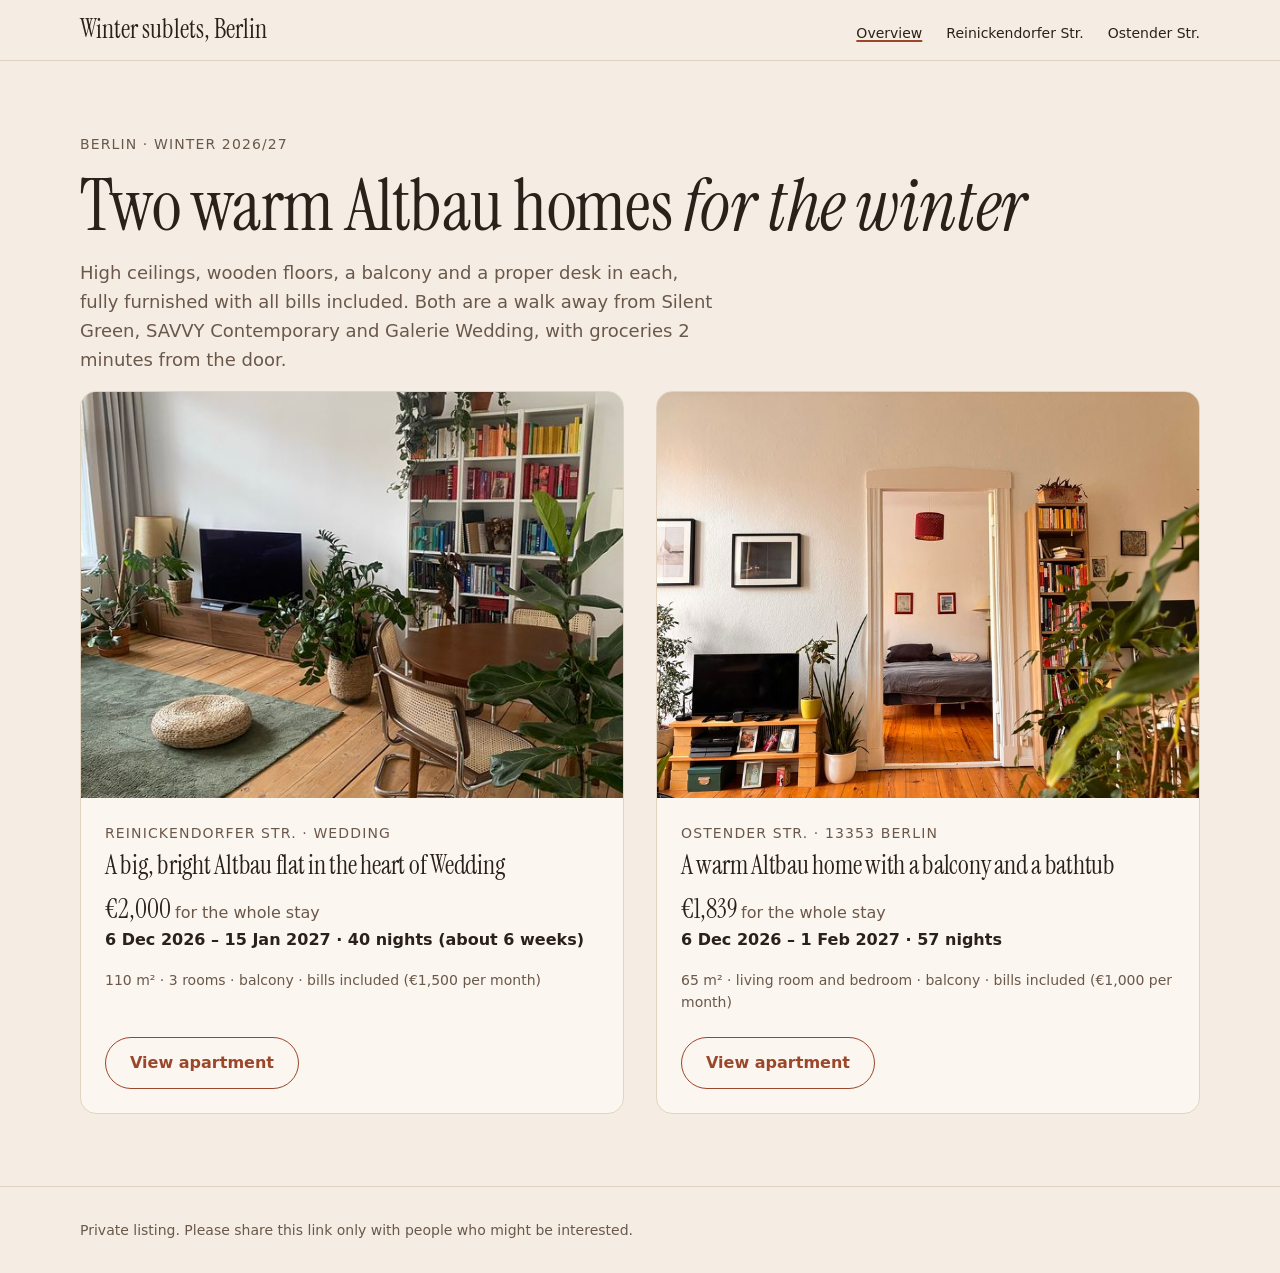
==== index.html @ d332db96 "Initial apartment website ready for deployment Static site for two furnished winter sublets in Berli" ====
<!doctype html>
<html lang="en">
<head>
  <meta charset="utf-8">
  <meta name="viewport" content="width=device-width, initial-scale=1">
  <meta name="robots" content="noindex, nofollow">
  <meta name="referrer" content="no-referrer">
  <title>Winter sublets, Berlin – two furnished apartments</title>
  <meta name="description" content="Two warm, fully furnished Altbau apartments in Berlin with balcony and home-office setup, December 2026 to January 2027. Bills included.">
  <meta property="og:title" content="Two warm Altbau homes for the winter, Berlin">
  <meta property="og:description" content="Reinickendorfer Str. (110 m²) and Ostender Str. (65 m²). Furnished, balcony, home-office setup, bills included.">
  <meta property="og:image" content="https://statspoet.github.io/26-apartment-sublet/assets/images/apartment-1/apartment-1-01-small.jpg">
  <meta name="theme-color" content="#f5ede3">
  <link rel="icon" href="data:,">
  <link rel="preload" href="assets/fonts/instrument-serif-400.woff2" as="font" type="font/woff2" crossorigin>
  <link rel="stylesheet" href="assets/css/style.css">
  <script src="assets/js/main.js" defer></script>
</head>
<body>
  <a class="skip-link" href="#main">Skip to content</a>

  <header class="site-header">
    <div class="container">
      <a class="site-name" href="./">Winter sublets, Berlin</a>
      <nav class="site-nav" aria-label="Apartments">
        <ul>
          <li><a href="./" aria-current="page">Overview</a></li>
          <li><a href="apartment-1/">Reinickendorfer Str.</a></li>
          <li><a href="apartment-2/">Ostender Str.</a></li>
        </ul>
      </nav>
    </div>
  </header>

  <main id="main">
    <section class="section container" aria-labelledby="title">
      <p class="eyebrow">Berlin · Winter 2026/27</p>
      <h1 id="title">Two warm Altbau homes <em>for the winter</em></h1>
      <p class="lead">High ceilings, wooden floors, a balcony and a proper desk in each, fully furnished with all bills included. Both are a walk away from Silent Green, SAVVY Contemporary and Galerie Wedding, with groceries 2 minutes from the door.</p>

      <ul class="cards">
        <li class="card">
          <img src="assets/images/apartment-1/apartment-1-01-small.jpg" srcset="assets/images/apartment-1/apartment-1-01-small.jpg 800w, assets/images/apartment-1/apartment-1-01.jpg 1600w" sizes="(min-width: 48em) 35rem, 92vw" width="600" height="800" alt="Living room with bookshelf, plants and dining table">
          <div class="card-body">
            <p class="eyebrow">Reinickendorfer Str. · Wedding</p>
            <h2><a href="apartment-1/">A big, bright Altbau flat in the heart of Wedding</a></h2>
            <div class="price" data-stay-start="2026-12-06" data-stay-end="2027-01-15" data-stay-price="2000">
              <p class="price-amount"><span data-stay-total>€2,000</span> <span class="price-label">for the whole stay</span></p>
              <p class="price-period"><span data-stay-dates><time data-stay-from datetime="2026-12-06">6 Dec 2026</time> – <time datetime="2027-01-15">15 Jan 2027</time> · <span data-stay-length>40 nights (about 6 weeks)</span></span></p>
            </div>
            <p class="note">110 m² · 3 rooms · balcony · bills included (€1,500 per month)</p>
            <span class="button button-secondary" aria-hidden="true">View apartment</span>
          </div>
        </li>
        <li class="card">
          <img src="assets/images/apartment-2/apartment-2-01-small.jpg" srcset="assets/images/apartment-2/apartment-2-01-small.jpg 800w, assets/images/apartment-2/apartment-2-01.jpg 1600w" sizes="(min-width: 48em) 35rem, 92vw" width="800" height="600" alt="Living room with plants and bookshelf, with a view through the door into the bedroom">
          <div class="card-body">
            <p class="eyebrow">Ostender Str. · 13353 Berlin</p>
            <h2><a href="apartment-2/">A warm Altbau home with a balcony and a bathtub</a></h2>
            <div class="price" data-stay-start="2026-12-01" data-stay-end="2027-02-01" data-stay-price="2000">
              <p class="price-amount"><span data-stay-total>€2,000</span> <span class="price-label">for the whole stay</span></p>
              <p class="price-period"><span data-stay-dates><time data-stay-from datetime="2026-12-01">1 Dec 2026</time> – <time datetime="2027-02-01">1 Feb 2027</time> · <span data-stay-length>62 nights (2 months)</span></span></p>
            </div>
            <p class="note">65 m² · living room and bedroom · balcony · bills included (€1,000 per month)</p>
            <span class="button button-secondary" aria-hidden="true">View apartment</span>
          </div>
        </li>
      </ul>
    </section>
  </main>

  <footer class="site-footer">
    <div class="container">
      <p>Private listing. Please share this link only with people who might be interested.</p>
    </div>
  </footer>
</body>
</html>
---- assets/css/style.css ----
/* ==========================================================================
   Apartment sublets — shared styles
   All visual decisions live in the design tokens below. To change the look
   of the whole site (sizes, spacing, colours, gallery), edit a token rather
   than adding rules to individual elements.
   ========================================================================== */

@font-face {
  font-family: "Instrument Serif";
  src: url("../fonts/instrument-serif-400.woff2") format("woff2");
  font-weight: 400;
  font-style: normal;
  font-display: swap;
}

@font-face {
  font-family: "Instrument Serif";
  src: url("../fonts/instrument-serif-400-italic.woff2") format("woff2");
  font-weight: 400;
  font-style: italic;
  font-display: swap;
}

/* --- Design tokens ------------------------------------------------------- */

:root {
  color-scheme: light;

  /* Typography */
  --font-display: "Instrument Serif", "Iowan Old Style", "Palatino Linotype", Georgia, serif;
  --font-body: system-ui, -apple-system, "Segoe UI", Roboto, "Helvetica Neue", Arial, sans-serif;
  --text-sm: 0.875rem;
  --text-base: 1rem;
  --text-lg: 1.125rem;
  --text-h3: 1.625rem;
  --text-h2: clamp(2rem, 1.6rem + 1.6vw, 2.75rem);
  --text-h1: clamp(2.75rem, 1.9rem + 3.6vw, 4.5rem);
  --leading-tight: 1.05;
  --leading-body: 1.6;

  /* Spacing scale */
  --space-1: 0.25rem;
  --space-2: 0.5rem;
  --space-3: 0.75rem;
  --space-4: 1rem;
  --space-5: 1.5rem;
  --space-6: 2rem;
  --space-7: 3rem;
  --space-8: 4.5rem;

  /* Layout */
  --page-width: 70rem;
  --text-width: 40rem;
  --gutter: var(--space-4);
  --section-space: var(--space-7);

  /* Colours */
  --color-bg: #f5ede3;
  --color-surface: #fbf6ef;
  --color-text: #2b211b;
  --color-muted: #6a584b;
  --color-border: #e2d3c1;
  --color-accent: #9a472b;
  --color-accent-hover: #7d3820;
  --color-on-accent: #fffaf3;
  --color-placeholder: #e9dccb;

  /* Shape */
  --radius-sm: 0.5rem;
  --radius: 1rem;
  --radius-pill: 999px;

  /* Gallery */
  --gallery-item-mobile: 85%;
  --gallery-ratio: 4 / 3;
  --gallery-columns: 3;
}

/* Breakpoint: 48em (about 768px) switches from the phone layout to the
   tablet/desktop layout. CSS variables cannot be used inside media queries,
   so this value is repeated in each @media rule below. */
@media (min-width: 48em) {
  :root {
    --gutter: var(--space-6);
    --section-space: var(--space-8);
  }
}

/* --- Base ---------------------------------------------------------------- */

*,
*::before,
*::after {
  box-sizing: border-box;
}

html {
  -webkit-text-size-adjust: 100%;
}

body {
  margin: 0;
  background: var(--color-bg);
  color: var(--color-text);
  font-family: var(--font-body);
  font-size: var(--text-base);
  line-height: var(--leading-body);
}

img {
  display: block;
  max-width: 100%;
  height: auto;
}

h1,
h2,
h3 {
  margin: 0 0 var(--space-4);
  font-family: var(--font-display);
  font-weight: 400;
  line-height: var(--leading-tight);
  letter-spacing: -0.01em;
  text-wrap: balance;
}

h1 { font-size: var(--text-h1); }
h2 { font-size: var(--text-h2); }
h3 { font-size: var(--text-h3); }

p {
  margin: 0 0 var(--space-4);
  max-width: var(--text-width);
}

a {
  color: var(--color-accent);
  text-underline-offset: 0.15em;
}

a:hover {
  color: var(--color-accent-hover);
}

:focus-visible {
  outline: 3px solid var(--color-accent);
  outline-offset: 3px;
}

[hidden] {
  display: none !important;
}

.skip-link {
  position: absolute;
  top: -10rem;
  left: var(--space-4);
  z-index: 10;
  padding: var(--space-2) var(--space-4);
  background: var(--color-surface);
  border-radius: var(--radius-sm);
}

.skip-link:focus {
  top: var(--space-4);
}

.container {
  width: min(100% - 2 * var(--gutter), var(--page-width));
  margin-inline: auto;
}

/* --- Header & footer ----------------------------------------------------- */

.site-header {
  border-bottom: 1px solid var(--color-border);
}

.site-header .container {
  display: flex;
  flex-wrap: wrap;
  align-items: baseline;
  justify-content: space-between;
  gap: var(--space-2) var(--space-5);
  padding-block: var(--space-4);
}

.site-name {
  font-family: var(--font-display);
  font-size: var(--text-h3);
  line-height: var(--leading-tight);
  color: var(--color-text);
  text-decoration: none;
}

.site-nav ul {
  display: flex;
  flex-wrap: wrap;
  gap: var(--space-2) var(--space-5);
  margin: 0;
  padding: 0;
  list-style: none;
  font-size: var(--text-sm);
}

.site-nav a {
  color: var(--color-text);
  text-decoration: none;
}

.site-nav a:hover,
.site-nav a[aria-current="page"] {
  text-decoration: underline;
  text-decoration-color: var(--color-accent);
  text-decoration-thickness: 2px;
}

.site-footer {
  padding-block: var(--space-6);
  border-top: 1px solid var(--color-border);
  color: var(--color-muted);
  font-size: var(--text-sm);
}

.site-footer p {
  margin: 0;
}

/* --- Sections & text ----------------------------------------------------- */

.section {
  padding-block: var(--section-space);
}

.section + .section {
  border-top: 1px solid var(--color-border);
}

.eyebrow {
  margin-bottom: var(--space-3);
  color: var(--color-muted);
  font-size: var(--text-sm);
  letter-spacing: 0.08em;
  text-transform: uppercase;
}

.lead {
  font-size: var(--text-lg);
  color: var(--color-muted);
}

.note {
  color: var(--color-muted);
  font-size: var(--text-sm);
}

/* Two columns on larger screens: running text beside lists. */
.split {
  display: grid;
  gap: var(--space-6);
}

@media (min-width: 48em) {
  .split {
    grid-template-columns: 3fr 2fr;
    gap: var(--space-8);
  }
}

/* --- Key facts ------------------------------------------------------------ */

.facts {
  display: grid;
  margin: var(--space-6) 0 var(--space-4);
  border-top: 1px solid var(--color-border);
}

.facts > div {
  display: grid;
  grid-template-columns: 8.5rem 1fr;
  gap: var(--space-4);
  padding-block: var(--space-3);
  border-bottom: 1px solid var(--color-border);
}

.facts dt {
  padding-top: 0.15em;
  color: var(--color-muted);
  font-size: var(--text-sm);
}

.facts dd {
  margin: 0;
}

.facts .note {
  display: block;
}

@media (min-width: 48em) {
  .facts {
    grid-template-columns: 1fr 1fr;
    column-gap: var(--space-6);
  }
}

/* --- Price -----------------------------------------------------------------
   The price for the whole stay is the headline number. Dates, length and the
   monthly equivalent sit underneath, so stays of different length compare
   easily. */

.price {
  margin: var(--space-6) 0 0;
  padding: var(--space-5);
  background: var(--color-surface);
  border: 1px solid var(--color-border);
  border-radius: var(--radius);
}

.price p {
  margin: 0;
}

.price p + p {
  margin-top: var(--space-1);
}

.price-amount {
  font-family: var(--font-display);
  font-size: var(--text-h2);
  line-height: var(--leading-tight);
}

.price-label {
  color: var(--color-muted);
  font-family: var(--font-body);
  font-size: var(--text-base);
}

.price-period {
  font-weight: 600;
}

/* On the overview cards the price sits inside the card itself. */
.card .price {
  margin: var(--space-2) 0;
  padding: 0;
  background: none;
  border: 0;
}

.card .price-amount {
  font-size: var(--text-h3);
}

/* --- Highlights ------------------------------------------------------------
   Three short selling points under the introduction. */

.highlights {
  display: grid;
  gap: var(--space-3);
  margin: var(--space-6) 0 0;
  padding: 0;
  list-style: none;
}

.highlights li {
  padding: var(--space-4) var(--space-5);
  background: var(--color-surface);
  border: 1px solid var(--color-border);
  border-radius: var(--radius);
}

.highlight-title {
  display: block;
  margin-bottom: var(--space-1);
  font-family: var(--font-display);
  font-size: var(--text-h3);
  font-weight: 400;
  line-height: var(--leading-tight);
}

.highlights p {
  margin: 0;
  color: var(--color-muted);
}

@media (min-width: 48em) {
  .highlights {
    grid-template-columns: repeat(3, 1fr);
    gap: var(--space-4);
  }
}

/* --- Bullet lists --------------------------------------------------------- */

.features {
  display: grid;
  gap: var(--space-2);
  margin: 0 0 var(--space-6);
  padding: 0;
  list-style: none;
}

.features li {
  position: relative;
  padding-left: var(--space-5);
}

.features li::before {
  content: "";
  position: absolute;
  top: 0.6em;
  left: 0;
  width: 0.45rem;
  height: 0.45rem;
  border-radius: 50%;
  background: var(--color-accent);
}

/* --- Gallery --------------------------------------------------------------
   Phones: a horizontal strip you swipe through (scroll-snap, no JavaScript).
   Larger screens: a grid with the first photo shown large.
   Every photo links to its full-size file. */

.gallery {
  display: grid;
  grid-auto-flow: column;
  grid-auto-columns: var(--gallery-item-mobile);
  gap: var(--space-3);
  margin: 0 calc(-1 * var(--gutter));
  padding: 0 var(--gutter) var(--space-2);
  overflow-x: auto;
  overscroll-behavior-x: contain;
  scroll-snap-type: x mandatory;
  scroll-padding-inline: var(--gutter);
  list-style: none;
}

.gallery li {
  scroll-snap-align: start;
}

.gallery a {
  display: block;
  height: 100%;
  overflow: hidden;
  border-radius: var(--radius);
  background: var(--color-placeholder);
}

.gallery img {
  width: 100%;
  height: 100%;
  aspect-ratio: var(--gallery-ratio);
  object-fit: cover;
}

.gallery-hint {
  margin-bottom: var(--space-4);
}

@media (min-width: 48em) {
  .gallery {
    grid-auto-flow: row;
    grid-template-columns: repeat(var(--gallery-columns), 1fr);
    margin: 0;
    padding: 0;
    overflow: visible;
  }

  .gallery li:first-child {
    grid-column: span 2;
    grid-row: span 2;
  }

  .gallery-hint .phone-only {
    display: none;
  }
}

/* --- Overview cards ------------------------------------------------------- */

.cards {
  display: grid;
  gap: var(--space-6);
  margin: 0;
  padding: 0;
  list-style: none;
}

@media (min-width: 48em) {
  .cards {
    grid-template-columns: 1fr 1fr;
  }
}

.card {
  position: relative;
  display: flex;
  flex-direction: column;
  overflow: hidden;
  background: var(--color-surface);
  border: 1px solid var(--color-border);
  border-radius: var(--radius);
}

.card img {
  width: 100%;
  aspect-ratio: var(--gallery-ratio);
  object-fit: cover;
  background: var(--color-placeholder);
}

.card-body {
  display: flex;
  flex: 1;
  flex-direction: column;
  gap: var(--space-2);
  padding: var(--space-5);
}

.card .eyebrow {
  margin: 0;
}

.card h2 {
  margin: 0;
  font-size: var(--text-h3);
}

.card h2 a {
  color: var(--color-text);
  text-decoration: none;
}

/* Makes the whole card clickable through the title link. */
.card h2 a::after {
  content: "";
  position: absolute;
  inset: 0;
}

.card:hover h2 a {
  text-decoration: underline;
  text-decoration-color: var(--color-accent);
}

.card .button {
  align-self: flex-start;
  margin-top: auto;
}

/* --- Buttons --------------------------------------------------------------- */

.button {
  display: inline-flex;
  align-items: center;
  justify-content: center;
  min-height: 2.75rem;
  padding: var(--space-3) var(--space-5);
  border: 1.5px solid var(--color-accent);
  border-radius: var(--radius-pill);
  background: var(--color-accent);
  color: var(--color-on-accent);
  font-weight: 600;
  text-decoration: none;
}

.button:hover {
  border-color: var(--color-accent-hover);
  background: var(--color-accent-hover);
  color: var(--color-on-accent);
}

.button-secondary {
  background: transparent;
  color: var(--color-accent);
}

.button-secondary:hover {
  background: var(--color-surface);
  color: var(--color-accent-hover);
}

/* --- Contact ---------------------------------------------------------------- */

.contact {
  display: grid;
  gap: var(--space-6);
  align-items: start;
}

.contact-actions {
  display: flex;
  flex-wrap: wrap;
  gap: var(--space-3);
  margin-bottom: var(--space-4);
}

/* The QR code only helps on a second device, so it is shown on larger
   screens only. Phones get the "Message on Signal" button instead. */
.qr {
  display: none;
  margin: 0;
}

.qr img {
  width: 11rem;
  border-radius: var(--radius-sm);
  background: var(--color-placeholder);
}

.qr figcaption {
  margin-top: var(--space-2);
  color: var(--color-muted);
  font-size: var(--text-sm);
}

@media (min-width: 48em) {
  .contact {
    grid-template-columns: 1fr auto;
  }

  .qr {
    display: block;
  }
}
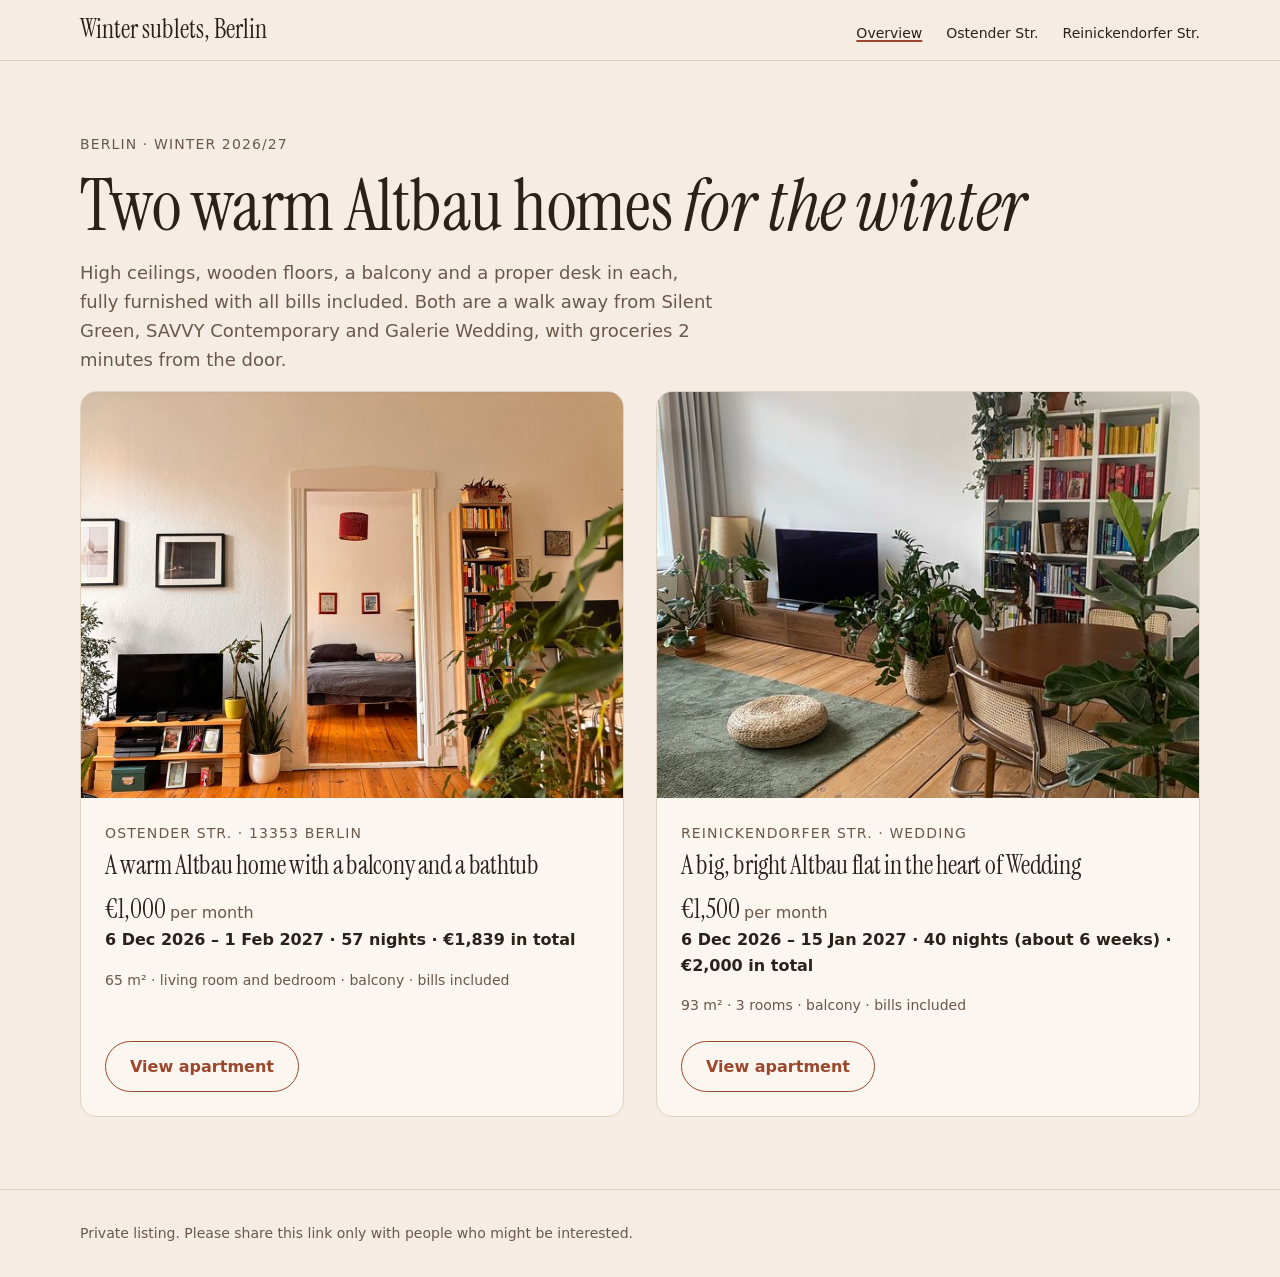
==== commit 4b182174: "Apply listing audit: monthly pricing, Ostender first, updated facts - Show the monthly rent as the h" ====
--- a/index.html
+++ b/index.html
@@ -8,8 +8,8 @@
   <title>Winter sublets, Berlin – two furnished apartments</title>
   <meta name="description" content="Two warm, fully furnished Altbau apartments in Berlin with balcony and home-office setup, December 2026 to January 2027. Bills included.">
   <meta property="og:title" content="Two warm Altbau homes for the winter, Berlin">
-  <meta property="og:description" content="Reinickendorfer Str. (110 m²) and Ostender Str. (65 m²). Furnished, balcony, home-office setup, bills included.">
-  <meta property="og:image" content="https://statspoet.github.io/26-apartment-sublet/assets/images/apartment-1/apartment-1-01-small.jpg">
+  <meta property="og:description" content="Ostender Str. (65 m²) and Reinickendorfer Str. (93 m²). Furnished, balcony, home-office setup, bills included.">
+  <meta property="og:image" content="https://statspoet.github.io/26-apartment-sublet/assets/images/apartment-2/apartment-2-01-small.jpg">
   <meta name="theme-color" content="#f5ede3">
   <link rel="icon" href="data:,">
   <link rel="preload" href="assets/fonts/instrument-serif-400.woff2" as="font" type="font/woff2" crossorigin>
@@ -25,8 +25,8 @@
       <nav class="site-nav" aria-label="Apartments">
         <ul>
           <li><a href="./" aria-current="page">Overview</a></li>
+          <li><a href="apartment-2/">Ostender Str.</a></li>
           <li><a href="apartment-1/">Reinickendorfer Str.</a></li>
-          <li><a href="apartment-2/">Ostender Str.</a></li>
         </ul>
       </nav>
     </div>
@@ -40,28 +40,28 @@
 
       <ul class="cards">
         <li class="card">
+          <img src="assets/images/apartment-2/apartment-2-01-small.jpg" srcset="assets/images/apartment-2/apartment-2-01-small.jpg 800w, assets/images/apartment-2/apartment-2-01.jpg 1600w" sizes="(min-width: 48em) 35rem, 92vw" width="800" height="600" alt="Living room with plants and bookshelf, with a view through the door into the bedroom">
+          <div class="card-body">
+            <p class="eyebrow">Ostender Str. · 13353 Berlin</p>
+            <h2><a href="apartment-2/">A warm Altbau home with a balcony and a bathtub</a></h2>
+            <div class="price" data-stay-start="2026-12-01" data-stay-end="2027-02-01" data-stay-price="2000">
+              <p class="price-amount">€1,000 <span class="price-label">per month</span></p>
+              <p class="price-period"><span data-stay-dates><time data-stay-from datetime="2026-12-01">1 Dec 2026</time> – <time datetime="2027-02-01">1 Feb 2027</time> · <span data-stay-length>62 nights (2 months)</span> · <span data-stay-total>€2,000</span> in total</span></p>
+            </div>
+            <p class="note">65 m² · living room and bedroom · balcony · bills included</p>
+            <span class="button button-secondary" aria-hidden="true">View apartment</span>
+          </div>
+        </li>
+        <li class="card">
           <img src="assets/images/apartment-1/apartment-1-01-small.jpg" srcset="assets/images/apartment-1/apartment-1-01-small.jpg 800w, assets/images/apartment-1/apartment-1-01.jpg 1600w" sizes="(min-width: 48em) 35rem, 92vw" width="600" height="800" alt="Living room with bookshelf, plants and dining table">
           <div class="card-body">
             <p class="eyebrow">Reinickendorfer Str. · Wedding</p>
             <h2><a href="apartment-1/">A big, bright Altbau flat in the heart of Wedding</a></h2>
             <div class="price" data-stay-start="2026-12-06" data-stay-end="2027-01-15" data-stay-price="2000">
-              <p class="price-amount"><span data-stay-total>€2,000</span> <span class="price-label">for the whole stay</span></p>
-              <p class="price-period"><span data-stay-dates><time data-stay-from datetime="2026-12-06">6 Dec 2026</time> – <time datetime="2027-01-15">15 Jan 2027</time> · <span data-stay-length>40 nights (about 6 weeks)</span></span></p>
+              <p class="price-amount">€1,500 <span class="price-label">per month</span></p>
+              <p class="price-period"><span data-stay-dates><time data-stay-from datetime="2026-12-06">6 Dec 2026</time> – <time datetime="2027-01-15">15 Jan 2027</time> · <span data-stay-length>40 nights (about 6 weeks)</span> · <span data-stay-total>€2,000</span> in total</span></p>
             </div>
-            <p class="note">110 m² · 3 rooms · balcony · bills included (€1,500 per month)</p>
-            <span class="button button-secondary" aria-hidden="true">View apartment</span>
-          </div>
-        </li>
-        <li class="card">
-          <img src="assets/images/apartment-2/apartment-2-01-small.jpg" srcset="assets/images/apartment-2/apartment-2-01-small.jpg 800w, assets/images/apartment-2/apartment-2-01.jpg 1600w" sizes="(min-width: 48em) 35rem, 92vw" width="800" height="600" alt="Living room with plants and bookshelf, with a view through the door into the bedroom">
-          <div class="card-body">
-            <p class="eyebrow">Ostender Str. · 13353 Berlin</p>
-            <h2><a href="apartment-2/">A warm Altbau home with a balcony and a bathtub</a></h2>
-            <div class="price" data-stay-start="2026-12-01" data-stay-end="2027-02-01" data-stay-price="2000">
-              <p class="price-amount"><span data-stay-total>€2,000</span> <span class="price-label">for the whole stay</span></p>
-              <p class="price-period"><span data-stay-dates><time data-stay-from datetime="2026-12-01">1 Dec 2026</time> – <time datetime="2027-02-01">1 Feb 2027</time> · <span data-stay-length>62 nights (2 months)</span></span></p>
-            </div>
-            <p class="note">65 m² · living room and bedroom · balcony · bills included (€1,000 per month)</p>
+            <p class="note">93 m² · 3 rooms · balcony · bills included</p>
             <span class="button button-secondary" aria-hidden="true">View apartment</span>
           </div>
         </li>
--- a/assets/css/style.css
+++ b/assets/css/style.css
@@ -151,6 +151,11 @@
   display: none !important;
 }
 
+/* Keeps short hyphenated words such as "S-Bahn" from breaking at the hyphen. */
+.nowrap {
+  white-space: nowrap;
+}
+
 .skip-link {
   position: absolute;
   top: -10rem;
@@ -305,9 +310,9 @@
 }
 
 /* --- Price -----------------------------------------------------------------
-   The price for the whole stay is the headline number. Dates, length and the
-   monthly equivalent sit underneath, so stays of different length compare
-   easily. */
+   The monthly rent is the headline number. Dates, length and the total for
+   the stay sit underneath, and the deposit gets its own note so it is not
+   mistaken for part of the price. */
 
 .price {
   margin: var(--space-6) 0 0;
@@ -359,7 +364,7 @@
 .highlights {
   display: grid;
   gap: var(--space-3);
-  margin: var(--space-6) 0 0;
+  margin: var(--space-6) 0;
   padding: 0;
   list-style: none;
 }
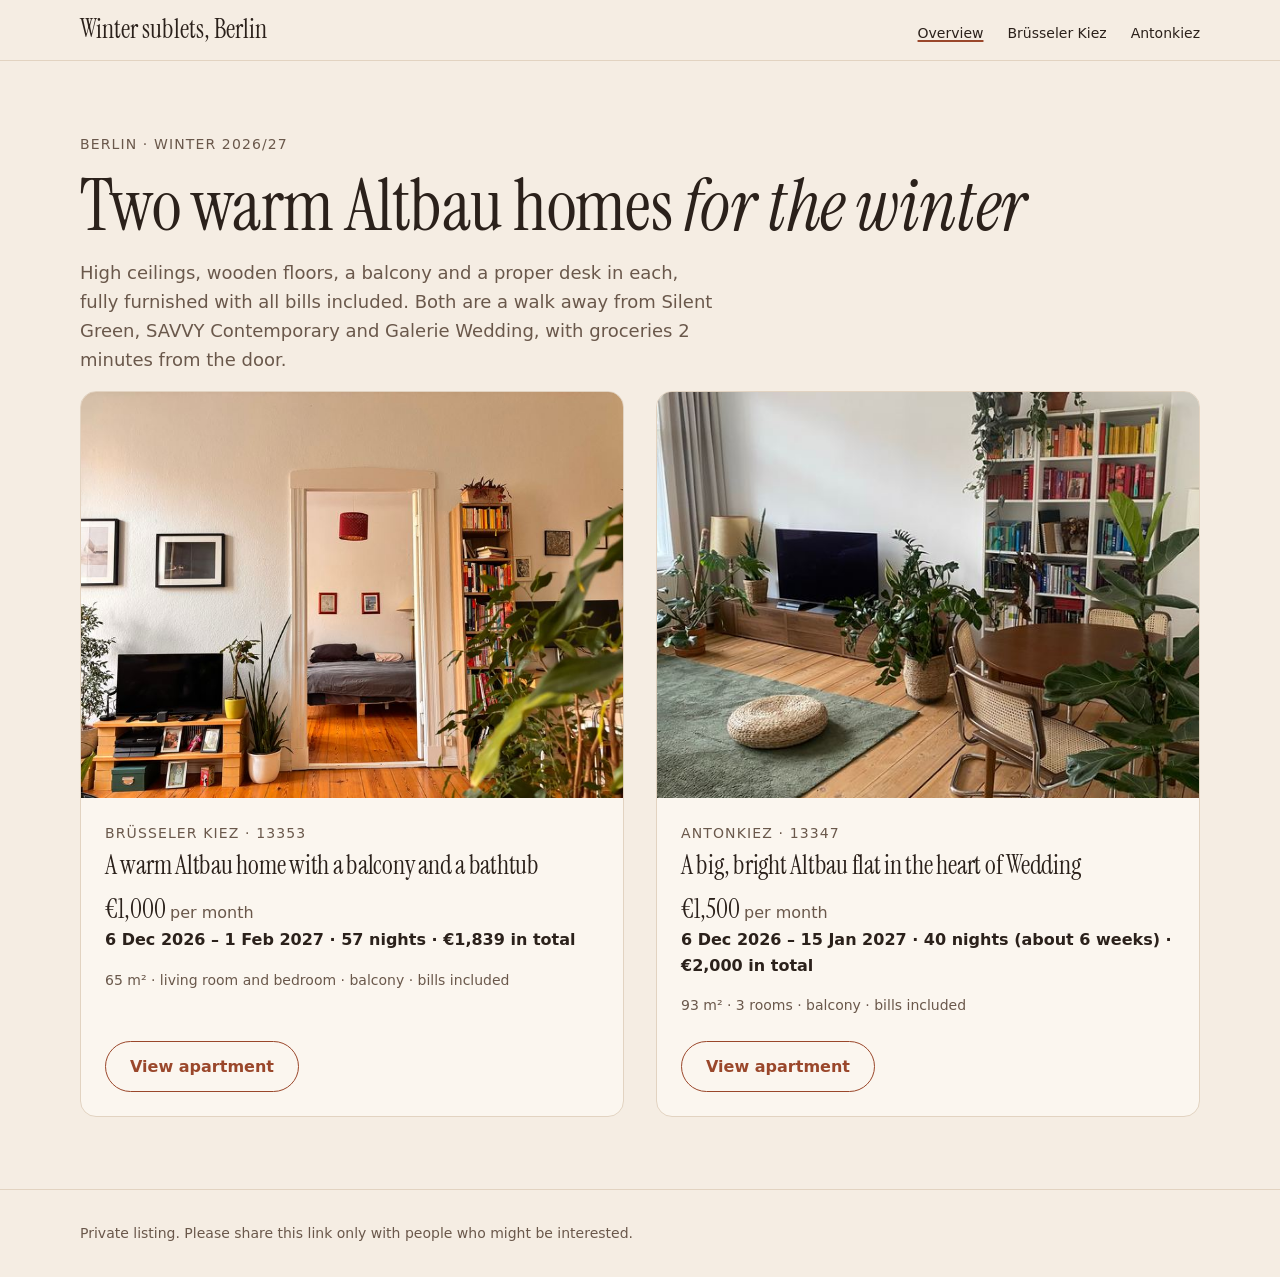
==== commit 2f92b38d: "Replace street names with neighbourhoods and keep editing guide local" ====
--- a/index.html
+++ b/index.html
@@ -8,7 +8,7 @@
   <title>Winter sublets, Berlin – two furnished apartments</title>
   <meta name="description" content="Two warm, fully furnished Altbau apartments in Berlin with balcony and home-office setup, December 2026 to January 2027. Bills included.">
   <meta property="og:title" content="Two warm Altbau homes for the winter, Berlin">
-  <meta property="og:description" content="Ostender Str. (65 m²) and Reinickendorfer Str. (93 m²). Furnished, balcony, home-office setup, bills included.">
+  <meta property="og:description" content="Brüsseler Kiez · 13353 (65 m²) and Antonkiez · 13347 (93 m²). Furnished, balcony, home-office setup, bills included.">
   <meta property="og:image" content="https://statspoet.github.io/26-apartment-sublet/assets/images/apartment-2/apartment-2-01-small.jpg">
   <meta name="theme-color" content="#f5ede3">
   <link rel="icon" href="data:,">
@@ -25,8 +25,8 @@
       <nav class="site-nav" aria-label="Apartments">
         <ul>
           <li><a href="./" aria-current="page">Overview</a></li>
-          <li><a href="apartment-2/">Ostender Str.</a></li>
-          <li><a href="apartment-1/">Reinickendorfer Str.</a></li>
+          <li><a href="apartment-2/">Brüsseler Kiez</a></li>
+          <li><a href="apartment-1/">Antonkiez</a></li>
         </ul>
       </nav>
     </div>
@@ -42,7 +42,7 @@
         <li class="card">
           <img src="assets/images/apartment-2/apartment-2-01-small.jpg" srcset="assets/images/apartment-2/apartment-2-01-small.jpg 800w, assets/images/apartment-2/apartment-2-01.jpg 1600w" sizes="(min-width: 48em) 35rem, 92vw" width="800" height="600" alt="Living room with plants and bookshelf, with a view through the door into the bedroom">
           <div class="card-body">
-            <p class="eyebrow">Ostender Str. · 13353 Berlin</p>
+            <p class="eyebrow">Brüsseler Kiez · 13353</p>
             <h2><a href="apartment-2/">A warm Altbau home with a balcony and a bathtub</a></h2>
             <div class="price" data-stay-start="2026-12-01" data-stay-end="2027-02-01" data-stay-price="2000">
               <p class="price-amount">€1,000 <span class="price-label">per month</span></p>
@@ -55,7 +55,7 @@
         <li class="card">
           <img src="assets/images/apartment-1/apartment-1-01-small.jpg" srcset="assets/images/apartment-1/apartment-1-01-small.jpg 800w, assets/images/apartment-1/apartment-1-01.jpg 1600w" sizes="(min-width: 48em) 35rem, 92vw" width="600" height="800" alt="Living room with bookshelf, plants and dining table">
           <div class="card-body">
-            <p class="eyebrow">Reinickendorfer Str. · Wedding</p>
+            <p class="eyebrow">Antonkiez · 13347</p>
             <h2><a href="apartment-1/">A big, bright Altbau flat in the heart of Wedding</a></h2>
             <div class="price" data-stay-start="2026-12-06" data-stay-end="2027-01-15" data-stay-price="2000">
               <p class="price-amount">€1,500 <span class="price-label">per month</span></p>
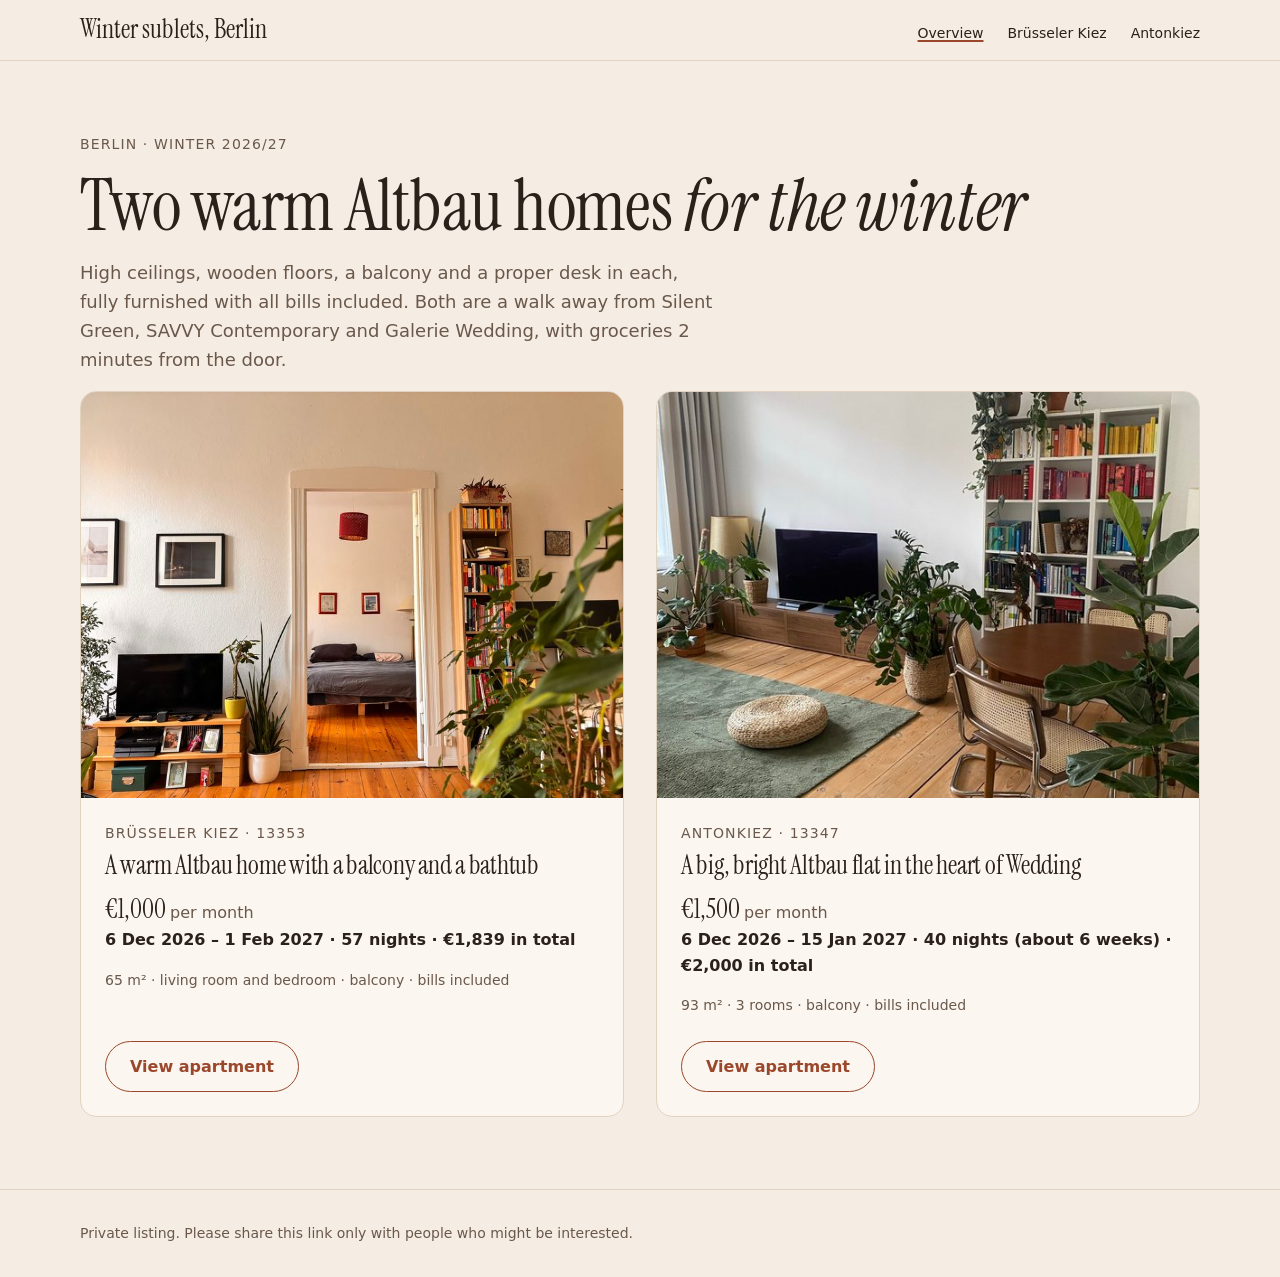
==== commit 8b7ebd7e: "Refresh Antonkiez photos with sanitized daylight cover" ====
--- a/index.html
+++ b/index.html
@@ -53,7 +53,7 @@
           </div>
         </li>
         <li class="card">
-          <img src="assets/images/apartment-1/apartment-1-01-small.jpg" srcset="assets/images/apartment-1/apartment-1-01-small.jpg 800w, assets/images/apartment-1/apartment-1-01.jpg 1600w" sizes="(min-width: 48em) 35rem, 92vw" width="600" height="800" alt="Living room with bookshelf, plants and dining table">
+          <img src="assets/images/apartment-1/apartment-1-25-small.jpg" srcset="assets/images/apartment-1/apartment-1-25-small.jpg 600w, assets/images/apartment-1/apartment-1-25.jpg 1200w" sizes="(min-width: 48em) 35rem, 92vw" width="600" height="800" alt="Living room in daylight with bookshelves, plants and a dining table">
           <div class="card-body">
             <p class="eyebrow">Antonkiez · 13347</p>
             <h2><a href="apartment-1/">A big, bright Altbau flat in the heart of Wedding</a></h2>
